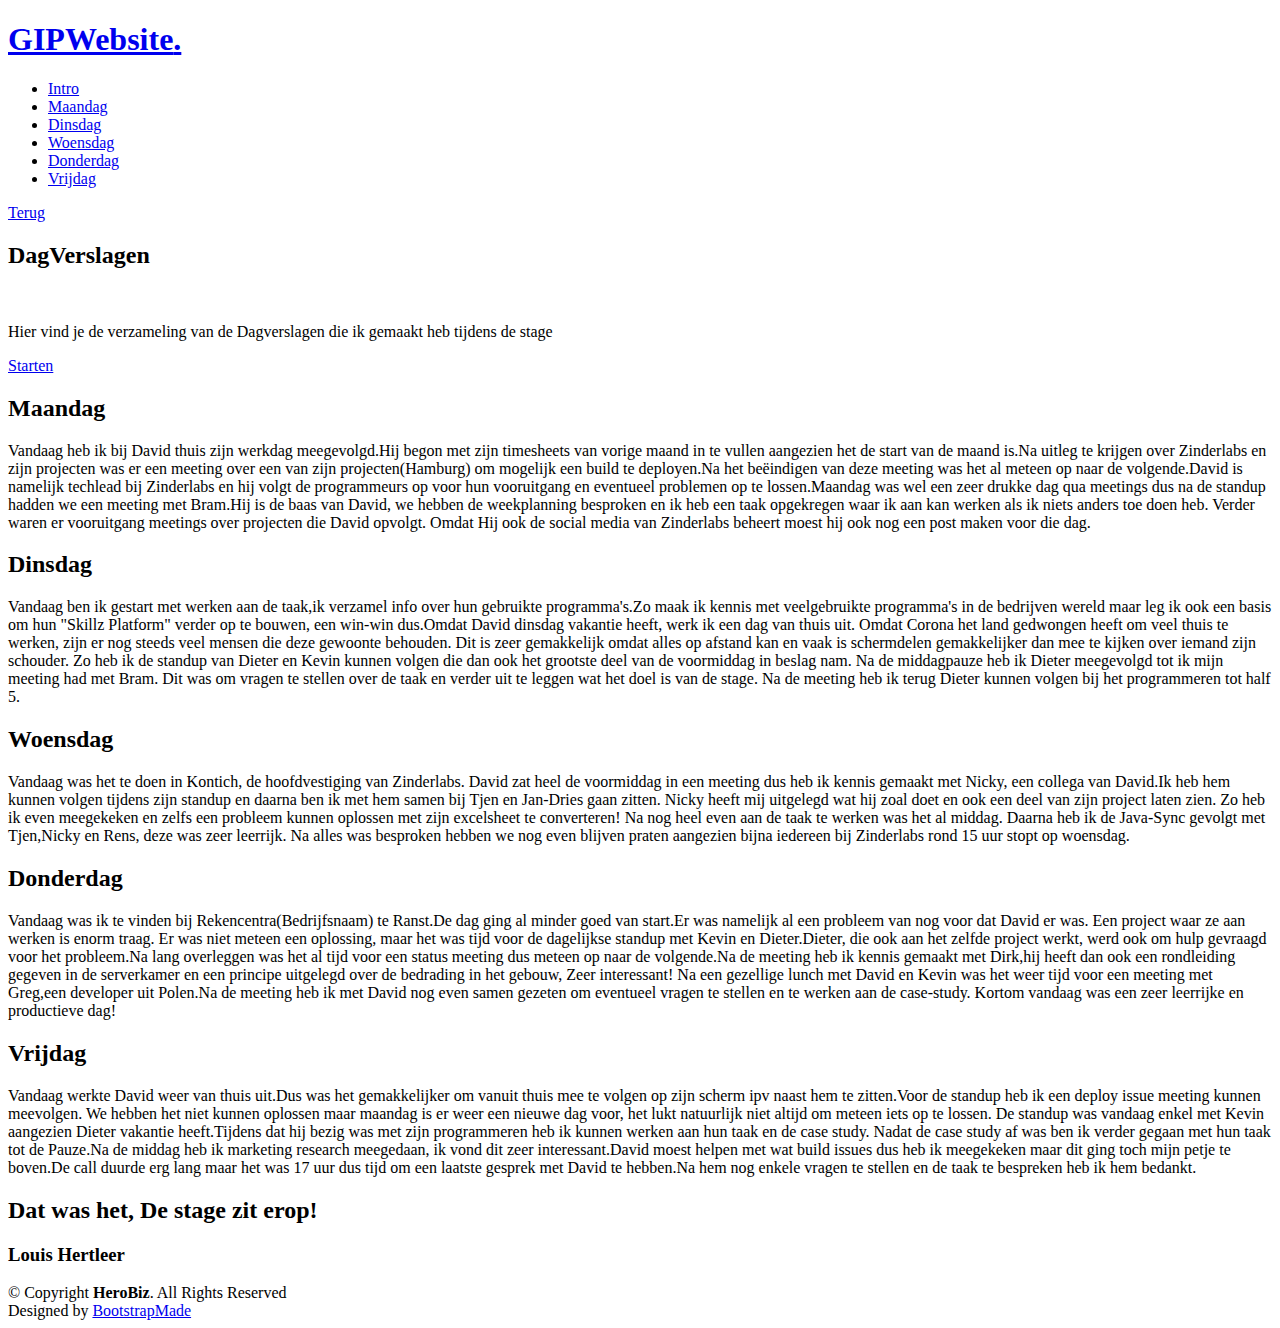
==== DagVerslagen.html @ 2bbc46ee "Add files via upload" ====
<!DOCTYPE html>
<html lang="en">

<head>
  <meta charset="utf-8">
  <meta content="width=device-width, initial-scale=1.0" name="viewport">

  <title>GIPWebsite-Dagverslagen</title>
  <meta content="" name="description">
  <meta content="" name="keywords">

  <!-- Favicons -->
  <link href="assets/img/ZinderlabsLogo.png" rel="Zinderlabs">
  <link href="assets/img/ZinderlabsLogo.png" rel="Zinderlabs">

  <!-- Google Fonts -->
  <link rel="preconnect" href="https://fonts.googleapis.com">
  <link rel="preconnect" href="https://fonts.gstatic.com" crossorigin>
  <link
    href="https://fonts.googleapis.com/css2?family=Open+Sans:ital,wght@0,300;0,400;0,500;0,600;0,700;1,300;1,400;1,500;1,600;1,700&family=Poppins:ital,wght@0,300;0,400;0,500;0,600;0,700;1,300;1,400;1,500;1,600;1,700&family=Source+Sans+Pro:ital,wght@0,300;0,400;0,600;0,700;1,300;1,400;1,600;1,700&display=swap"
    rel="stylesheet">

  <!-- Vendor CSS Files -->
  <link href="assets/vendor/bootstrap/css/bootstrap.min.css" rel="stylesheet">
  <link href="assets/vendor/bootstrap-icons/bootstrap-icons.css" rel="stylesheet">
  <link href="assets/vendor/aos/aos.css" rel="stylesheet">
  <link href="assets/vendor/glightbox/css/glightbox.min.css" rel="stylesheet">
  <link href="assets/vendor/swiper/swiper-bundle.min.css" rel="stylesheet">

  <!-- Variables CSS Files. Uncomment your preferred color scheme -->
  <link href="assets/css/variables.css" rel="stylesheet">
  <link href="assets/css/variables-blue.css" rel="stylesheet">
  <!-- <link href="assets/css/variables-green.css" rel="stylesheet"> -->
  <!-- <link href="assets/css/variables-orange.css" rel="stylesheet"> -->
  <!-- <link href="assets/css/variables-purple.css" rel="stylesheet"> -->
  <!-- <link href="assets/css/variables-red.css" rel="stylesheet"> -->
  <!-- <link href="assets/css/variables-pink.css" rel="stylesheet"> -->

  <!-- Template Main CSS File -->
  <link href="assets/css/main.css" rel="stylesheet">

  <!-- =======================================================
  * Template Name: HeroBiz - v2.1.0
  * Template URL: https://bootstrapmade.com/herobiz-bootstrap-business-template/
  * Author: BootstrapMade.com
  * License: https://bootstrapmade.com/license/
  ======================================================== -->
</head>

<body>

  <!-- ======= Header ======= -->
  <header id="header" class="header fixed-top" data-scrollto-offset="0">
    <div class="container-fluid d-flex align-items-center justify-content-between">

      <a href="index.html" class="logo d-flex align-items-center scrollto me-auto me-lg-0">
        <!-- Uncomment the line below if you also wish to use an image logo -->
        <!-- <img src="assets/img/logo.png" alt=""> -->
        <h1>GIPWebsite<span>.</span></h1>
      </a>

      <nav id="navbar" class="navbar">
        <ul>


          <li><a class="nav-link scrollto" href="DagVerslagen.html#intro">Intro</a></li>
          <li><a class="nav-link scrollto" href="DagVerslagen.html#maandag">Maandag</a></li>
          <li><a class="nav-link scrollto" href="DagVerslagen.html#dinsdag">Dinsdag</a></li>
          <li><a class="nav-link scrollto" href="DagVerslagen.html#woensdag">Woensdag</a></li>
          <li><a class="nav-link scrollto" href="DagVerslagen.html#donderdag">Donderdag</a></li>
          <li><a class="nav-link scrollto" href="DagVerslagen.html#vrijdag">Vrijdag</a></li>
        </ul>
        <i class="bi bi-list mobile-nav-toggle d-none"></i>
      </nav><!-- .navbar -->

      <a class="btn-getstarted scrollto" href="index.html">Terug</a>

    </div>
  </header><!-- End Header -->

  <!-- ======= Hero Section ======= -->
  <section id="hero" class="hero carousel  carousel-fade" data-bs-ride="carousel" data-bs-interval="5000">

    <div class="carousel-item active">
      <div class="container">
        <div class="row justify-content-center gy-6">

          <div class="col-lg-5 col-md-8">

          </div>

          <div class="col-lg-9 text-center" id="intro">
            <h2>DagVerslagen</h2>
            <img src="assets/img/hero-carousel/Zinderlabs.png" alt="" class="img-fluid img">

            <p>Hier vind je de verzameling van de Dagverslagen die ik gemaakt heb tijdens de stage</p>
            <a href="#maandag" class="btn-get-started scrollto ">Starten</a>
          </div>

        </div>
      </div>
    </div><!-- End Carousel Item -->

  </section>


  <main id="main">



    <!-- ======= About Section ======= -->
    <section id="about" class="about">
      <div class="container" data-aos="fade-up">

        <div class="section-header">
          <h2>Maandag</h2>
          <p>Vandaag heb ik bij David thuis zijn werkdag meegevolgd.Hij begon met zijn timesheets van vorige maand in te
            vullen aangezien het de start van de maand is.Na uitleg te krijgen over Zinderlabs en zijn projecten was er
            een meeting over een van zijn projecten(Hamburg) om mogelijk een build te deployen.Na het beëindigen van
            deze meeting was het al meteen op naar de volgende.David is namelijk techlead bij Zinderlabs en hij volgt de
            programmeurs op voor hun vooruitgang en eventueel problemen op te lossen.Maandag was wel een zeer drukke dag
            qua meetings dus na de standup hadden we een meeting met Bram.Hij is de baas van David, we hebben de
            weekplanning besproken en ik heb een taak opgekregen waar ik aan kan werken als ik niets anders toe doen
            heb. Verder waren er vooruitgang meetings over projecten die David opvolgt. Omdat Hij ook de social media
            van Zinderlabs beheert moest hij ook nog een post maken voor die dag.</p>
        </div>

        <div class="section-header" id="maandag">
          <h2>Dinsdag</h2>
          <p>Vandaag ben ik gestart met werken aan de taak,ik verzamel info over hun gebruikte programma's.Zo maak ik
            kennis met veelgebruikte programma's in de bedrijven wereld maar leg ik ook een basis om hun "Skillz
            Platform" verder op te bouwen, een win-win dus.Omdat David dinsdag vakantie heeft, werk ik een dag van thuis
            uit. Omdat Corona het land gedwongen heeft om veel thuis te werken, zijn er nog steeds veel mensen die deze
            gewoonte behouden. Dit is zeer gemakkelijk omdat alles op afstand kan en vaak is schermdelen gemakkelijker
            dan mee te kijken over iemand zijn schouder. Zo heb ik de standup van Dieter en Kevin kunnen volgen die dan
            ook het grootste deel van de voormiddag in beslag nam. Na de middagpauze heb ik Dieter meegevolgd tot ik
            mijn meeting had met Bram. Dit was om vragen te stellen over de taak en verder uit te leggen wat het doel is
            van de stage. Na de meeting heb ik terug Dieter kunnen volgen bij het programmeren tot half 5.</p>
        </div>

        <div class="section-header" id="dinsdag">
          <h2>Woensdag</h2>
          <p>Vandaag was het te doen in Kontich, de hoofdvestiging van Zinderlabs. David zat heel de voormiddag in een
            meeting dus heb ik kennis gemaakt met Nicky, een collega van David.Ik heb hem kunnen volgen tijdens zijn
            standup en daarna ben ik met hem samen bij Tjen en Jan-Dries gaan zitten. Nicky heeft mij uitgelegd wat hij
            zoal doet en ook een deel van zijn project laten zien. Zo heb ik even meegekeken en zelfs een probleem
            kunnen oplossen met zijn excelsheet te converteren! Na nog heel even aan de taak te werken was het al
            middag. Daarna heb ik de Java-Sync gevolgt met Tjen,Nicky en Rens, deze was zeer leerrijk. Na alles was
            besproken hebben we nog even blijven praten aangezien bijna iedereen bij Zinderlabs rond 15 uur stopt op
            woensdag.</p>
        </div>

        <div class="section-header" id="woensdag">
          <h2>Donderdag</h2>
          <p>Vandaag was ik te vinden bij Rekencentra(Bedrijfsnaam) te Ranst.De dag ging al minder goed van start.Er was
            namelijk al een probleem van nog voor dat David er was. Een project waar ze aan werken is enorm traag. Er
            was niet meteen een oplossing, maar het was tijd voor de dagelijkse standup met Kevin en Dieter.Dieter, die
            ook aan het zelfde project werkt, werd ook om hulp gevraagd voor het probleem.Na lang overleggen was het al
            tijd voor een status meeting dus meteen op naar de volgende.Na de meeting heb ik kennis gemaakt met Dirk,hij
            heeft dan ook een rondleiding gegeven in de serverkamer en een principe uitgelegd over de bedrading in het
            gebouw, Zeer interessant! Na een gezellige lunch met David en Kevin was het weer tijd voor een meeting met
            Greg,een developer uit Polen.Na de meeting heb ik met David nog even samen gezeten om eventueel vragen te
            stellen en te werken aan de case-study. Kortom vandaag was een zeer leerrijke en productieve dag!</p>
        </div>

        <div class="section-header" id="donderdag">
          <h2>Vrijdag</h2>
          <p>Vandaag werkte David weer van thuis uit.Dus was het gemakkelijker om vanuit thuis mee te volgen op zijn
            scherm ipv naast hem te zitten.Voor de standup heb ik een deploy issue meeting kunnen meevolgen. We hebben
            het niet kunnen oplossen maar maandag is er weer een nieuwe dag voor, het lukt natuurlijk niet altijd om
            meteen iets op te lossen. De standup was vandaag enkel met Kevin aangezien Dieter vakantie heeft.Tijdens dat
            hij bezig was met zijn programmeren heb ik kunnen werken aan hun taak en de case study. Nadat de case study
            af was ben ik verder gegaan met hun taak tot de Pauze.Na de middag heb ik marketing research meegedaan, ik
            vond dit zeer interessant.David moest helpen met wat build issues dus heb ik meegekeken maar dit ging toch
            mijn petje te boven.De call duurde erg lang maar het was 17 uur dus tijd om een laatste gesprek met David te
            hebben.Na hem nog enkele vragen te stellen en de taak te bespreken heb ik hem bedankt.</p>
        </div>

        <div class="section-header" id="vrijdag">
          <h2>Dat was het, De stage zit erop!</h2>
        </div>



      </div>
    </section>
  </main><!-- End #main -->

  <!-- ======= Footer ======= -->
  <footer id="footer" class="footer">

    <div class="footer-content">
      <div class="container">
        <div class="row">

          <div class="">
            <div class="footer-info">
              <h3>Louis Hertleer</h3>


            </div>





          </div>
        </div>
      </div>

      <div class="footer-legal text-center">
        <div
          class="container d-flex flex-column flex-lg-row justify-content-center justify-content-lg-between align-items-center">

          <div class="d-flex flex-column align-items-center align-items-lg-start">
            <div class="copyright">
              &copy; Copyright <strong><span>HeroBiz</span></strong>. All Rights Reserved
            </div>
            <div class="credits">
              <!-- All the links in the footer should remain intact. -->
              <!-- You can delete the links only if you purchased the pro version. -->
              <!-- Licensing information: https://bootstrapmade.com/license/ -->
              <!-- Purchase the pro version with working PHP/AJAX contact form: https://bootstrapmade.com/herobiz-bootstrap-business-template/ -->
              Designed by <a href="https://bootstrapmade.com/">BootstrapMade</a>
            </div>
          </div>



        </div>
      </div>

  </footer><!-- End Footer -->

  <a href="#" class="scroll-top d-flex align-items-center justify-content-center"><i
      class="bi bi-arrow-up-short"></i></a>

  <div id="preloader"></div>

  <!-- Vendor JS Files -->
  <script src="assets/vendor/bootstrap/js/bootstrap.bundle.min.js"></script>
  <script src="assets/vendor/aos/aos.js"></script>
  <script src="assets/vendor/glightbox/js/glightbox.min.js"></script>
  <script src="assets/vendor/isotope-layout/isotope.pkgd.min.js"></script>
  <script src="assets/vendor/swiper/swiper-bundle.min.js"></script>
  <script src="assets/vendor/php-email-form/validate.js"></script>

  <!-- Template Main JS File -->
  <script src="assets/js/main.js"></script>

</body>

</html>
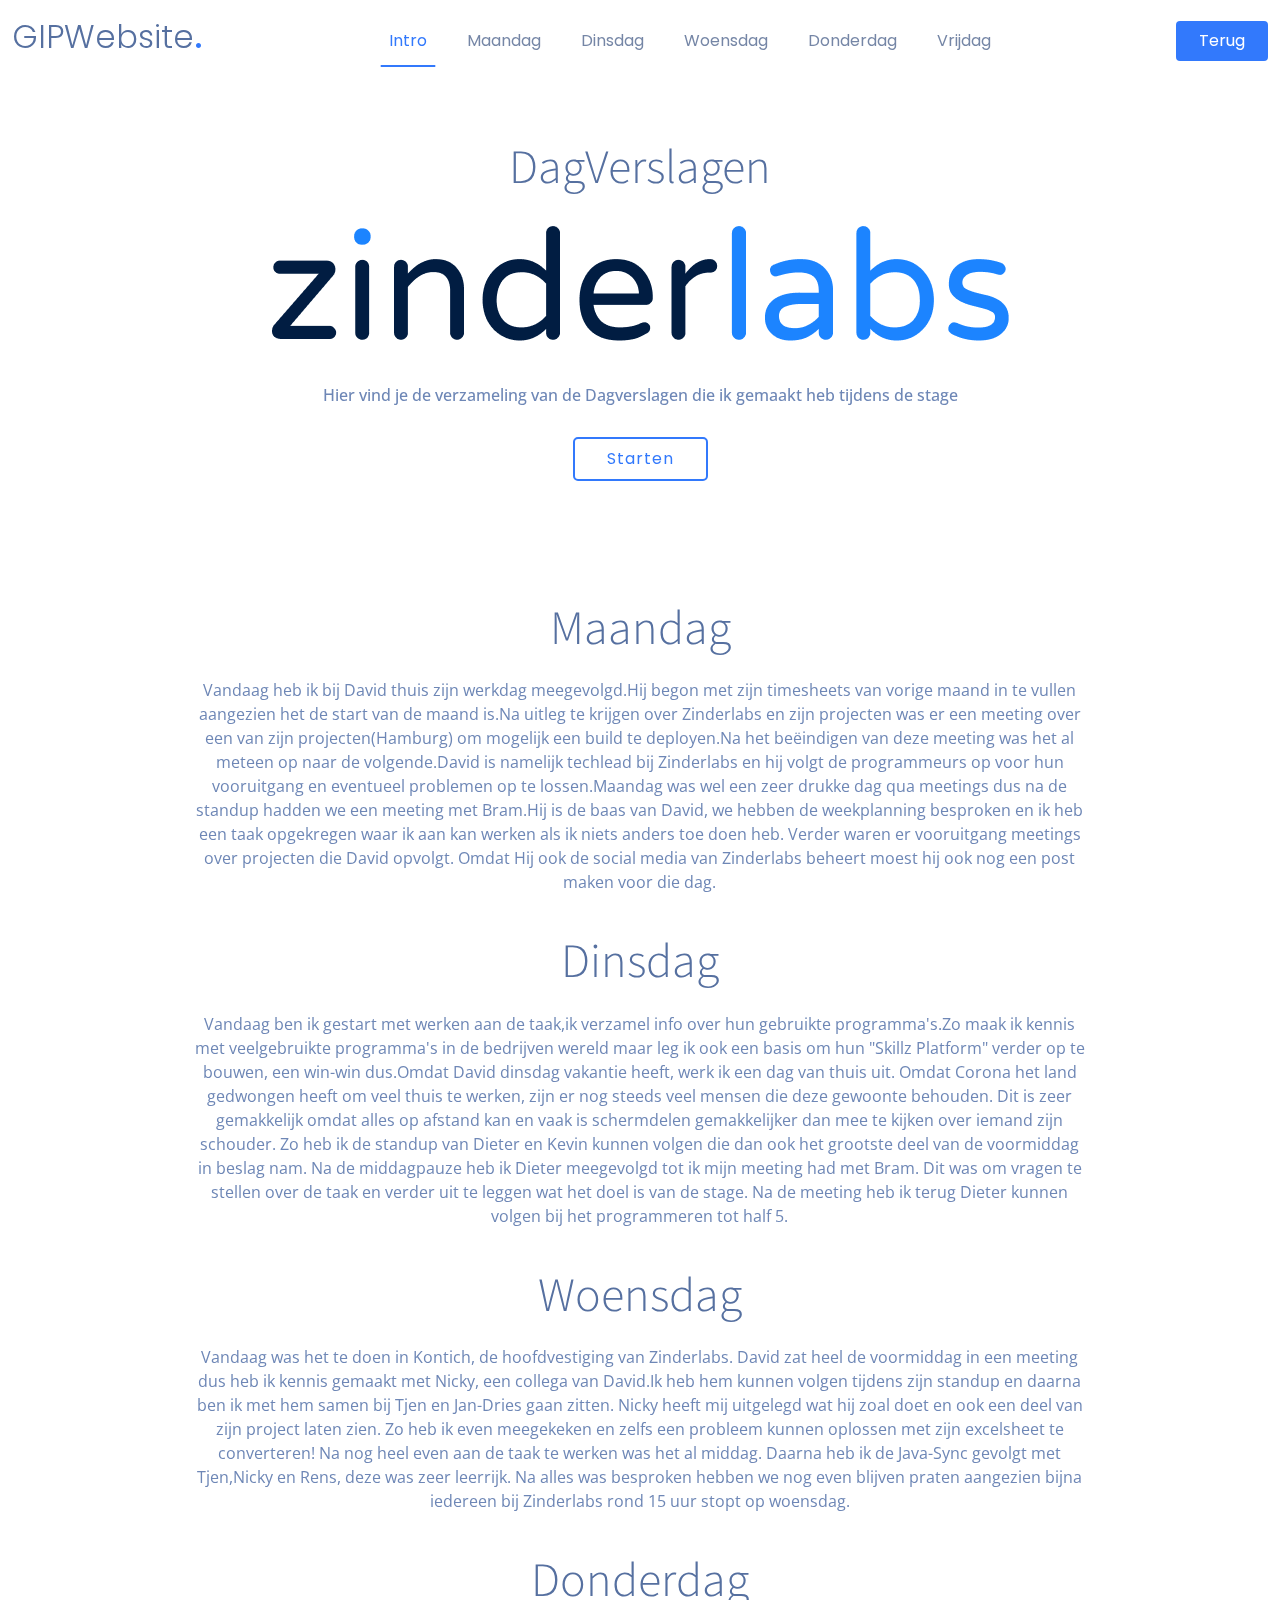
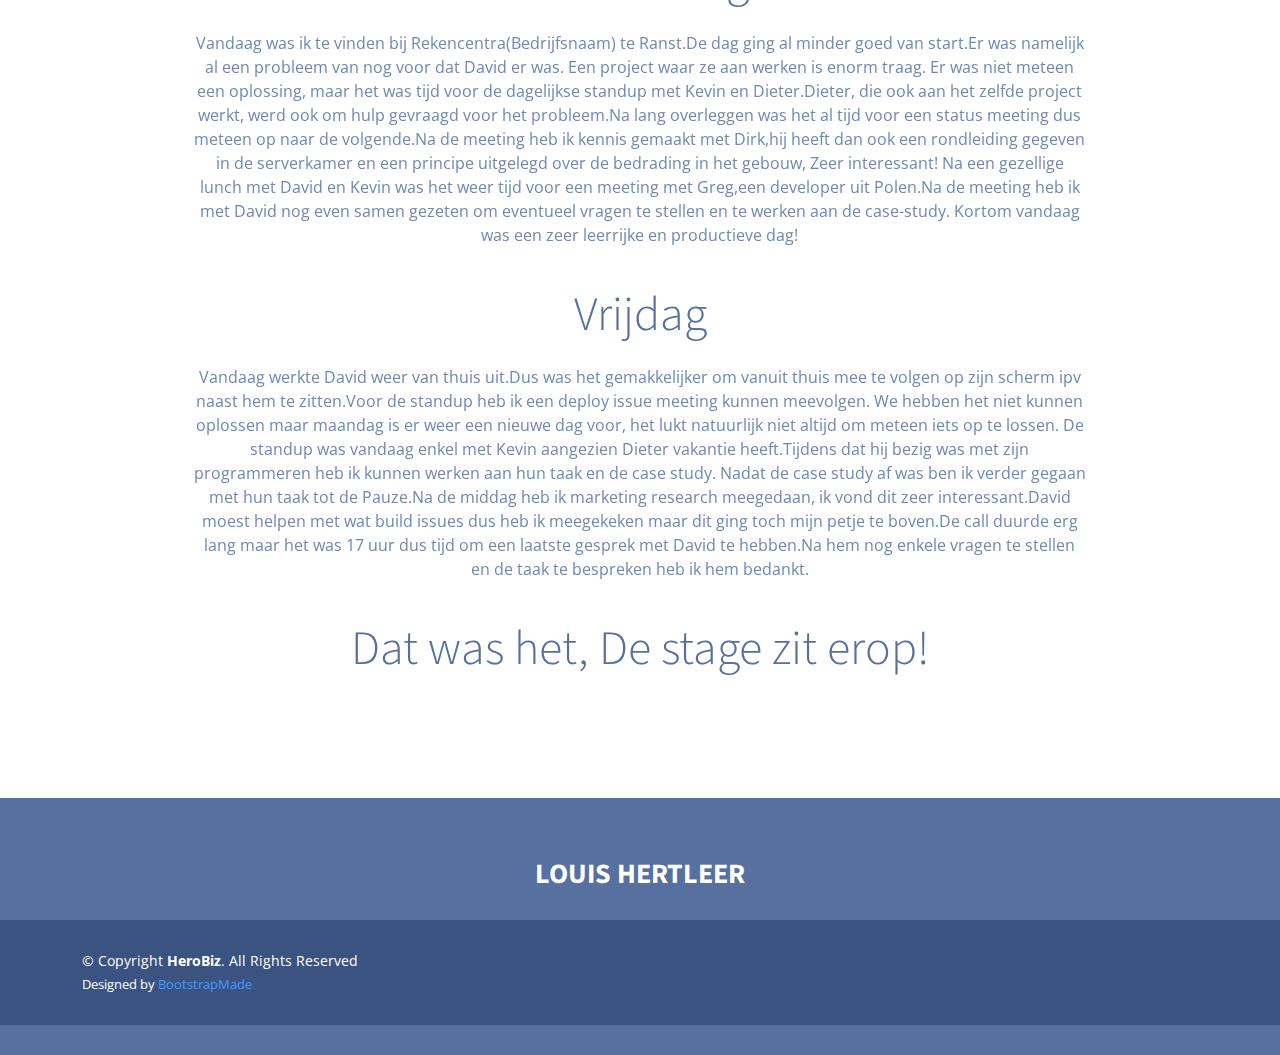
==== commit 77779010: "Publishj" ====
--- a/DagVerslagen.html
+++ b/DagVerslagen.html
@@ -1,253 +1,253 @@
-<!DOCTYPE html>
-<html lang="en">
-
-<head>
-  <meta charset="utf-8">
-  <meta content="width=device-width, initial-scale=1.0" name="viewport">
-
-  <title>GIPWebsite-Dagverslagen</title>
-  <meta content="" name="description">
-  <meta content="" name="keywords">
-
-  <!-- Favicons -->
-  <link href="assets/img/ZinderlabsLogo.png" rel="Zinderlabs">
-  <link href="assets/img/ZinderlabsLogo.png" rel="Zinderlabs">
-
-  <!-- Google Fonts -->
-  <link rel="preconnect" href="https://fonts.googleapis.com">
-  <link rel="preconnect" href="https://fonts.gstatic.com" crossorigin>
-  <link
-    href="https://fonts.googleapis.com/css2?family=Open+Sans:ital,wght@0,300;0,400;0,500;0,600;0,700;1,300;1,400;1,500;1,600;1,700&family=Poppins:ital,wght@0,300;0,400;0,500;0,600;0,700;1,300;1,400;1,500;1,600;1,700&family=Source+Sans+Pro:ital,wght@0,300;0,400;0,600;0,700;1,300;1,400;1,600;1,700&display=swap"
-    rel="stylesheet">
-
-  <!-- Vendor CSS Files -->
-  <link href="assets/vendor/bootstrap/css/bootstrap.min.css" rel="stylesheet">
-  <link href="assets/vendor/bootstrap-icons/bootstrap-icons.css" rel="stylesheet">
-  <link href="assets/vendor/aos/aos.css" rel="stylesheet">
-  <link href="assets/vendor/glightbox/css/glightbox.min.css" rel="stylesheet">
-  <link href="assets/vendor/swiper/swiper-bundle.min.css" rel="stylesheet">
-
-  <!-- Variables CSS Files. Uncomment your preferred color scheme -->
-  <link href="assets/css/variables.css" rel="stylesheet">
-  <link href="assets/css/variables-blue.css" rel="stylesheet">
-  <!-- <link href="assets/css/variables-green.css" rel="stylesheet"> -->
-  <!-- <link href="assets/css/variables-orange.css" rel="stylesheet"> -->
-  <!-- <link href="assets/css/variables-purple.css" rel="stylesheet"> -->
-  <!-- <link href="assets/css/variables-red.css" rel="stylesheet"> -->
-  <!-- <link href="assets/css/variables-pink.css" rel="stylesheet"> -->
-
-  <!-- Template Main CSS File -->
-  <link href="assets/css/main.css" rel="stylesheet">
-
-  <!-- =======================================================
-  * Template Name: HeroBiz - v2.1.0
-  * Template URL: https://bootstrapmade.com/herobiz-bootstrap-business-template/
-  * Author: BootstrapMade.com
-  * License: https://bootstrapmade.com/license/
-  ======================================================== -->
-</head>
-
-<body>
-
-  <!-- ======= Header ======= -->
-  <header id="header" class="header fixed-top" data-scrollto-offset="0">
-    <div class="container-fluid d-flex align-items-center justify-content-between">
-
-      <a href="index.html" class="logo d-flex align-items-center scrollto me-auto me-lg-0">
-        <!-- Uncomment the line below if you also wish to use an image logo -->
-        <!-- <img src="assets/img/logo.png" alt=""> -->
-        <h1>GIPWebsite<span>.</span></h1>
-      </a>
-
-      <nav id="navbar" class="navbar">
-        <ul>
-
-
-          <li><a class="nav-link scrollto" href="DagVerslagen.html#intro">Intro</a></li>
-          <li><a class="nav-link scrollto" href="DagVerslagen.html#maandag">Maandag</a></li>
-          <li><a class="nav-link scrollto" href="DagVerslagen.html#dinsdag">Dinsdag</a></li>
-          <li><a class="nav-link scrollto" href="DagVerslagen.html#woensdag">Woensdag</a></li>
-          <li><a class="nav-link scrollto" href="DagVerslagen.html#donderdag">Donderdag</a></li>
-          <li><a class="nav-link scrollto" href="DagVerslagen.html#vrijdag">Vrijdag</a></li>
-        </ul>
-        <i class="bi bi-list mobile-nav-toggle d-none"></i>
-      </nav><!-- .navbar -->
-
-      <a class="btn-getstarted scrollto" href="index.html">Terug</a>
-
-    </div>
-  </header><!-- End Header -->
-
-  <!-- ======= Hero Section ======= -->
-  <section id="hero" class="hero carousel  carousel-fade" data-bs-ride="carousel" data-bs-interval="5000">
-
-    <div class="carousel-item active">
-      <div class="container">
-        <div class="row justify-content-center gy-6">
-
-          <div class="col-lg-5 col-md-8">
-
-          </div>
-
-          <div class="col-lg-9 text-center" id="intro">
-            <h2>DagVerslagen</h2>
-            <img src="assets/img/hero-carousel/Zinderlabs.png" alt="" class="img-fluid img">
-
-            <p>Hier vind je de verzameling van de Dagverslagen die ik gemaakt heb tijdens de stage</p>
-            <a href="#maandag" class="btn-get-started scrollto ">Starten</a>
-          </div>
-
-        </div>
-      </div>
-    </div><!-- End Carousel Item -->
-
-  </section>
-
-
-  <main id="main">
-
-
-
-    <!-- ======= About Section ======= -->
-    <section id="about" class="about">
-      <div class="container" data-aos="fade-up">
-
-        <div class="section-header">
-          <h2>Maandag</h2>
-          <p>Vandaag heb ik bij David thuis zijn werkdag meegevolgd.Hij begon met zijn timesheets van vorige maand in te
-            vullen aangezien het de start van de maand is.Na uitleg te krijgen over Zinderlabs en zijn projecten was er
-            een meeting over een van zijn projecten(Hamburg) om mogelijk een build te deployen.Na het beëindigen van
-            deze meeting was het al meteen op naar de volgende.David is namelijk techlead bij Zinderlabs en hij volgt de
-            programmeurs op voor hun vooruitgang en eventueel problemen op te lossen.Maandag was wel een zeer drukke dag
-            qua meetings dus na de standup hadden we een meeting met Bram.Hij is de baas van David, we hebben de
-            weekplanning besproken en ik heb een taak opgekregen waar ik aan kan werken als ik niets anders toe doen
-            heb. Verder waren er vooruitgang meetings over projecten die David opvolgt. Omdat Hij ook de social media
-            van Zinderlabs beheert moest hij ook nog een post maken voor die dag.</p>
-        </div>
-
-        <div class="section-header" id="maandag">
-          <h2>Dinsdag</h2>
-          <p>Vandaag ben ik gestart met werken aan de taak,ik verzamel info over hun gebruikte programma's.Zo maak ik
-            kennis met veelgebruikte programma's in de bedrijven wereld maar leg ik ook een basis om hun "Skillz
-            Platform" verder op te bouwen, een win-win dus.Omdat David dinsdag vakantie heeft, werk ik een dag van thuis
-            uit. Omdat Corona het land gedwongen heeft om veel thuis te werken, zijn er nog steeds veel mensen die deze
-            gewoonte behouden. Dit is zeer gemakkelijk omdat alles op afstand kan en vaak is schermdelen gemakkelijker
-            dan mee te kijken over iemand zijn schouder. Zo heb ik de standup van Dieter en Kevin kunnen volgen die dan
-            ook het grootste deel van de voormiddag in beslag nam. Na de middagpauze heb ik Dieter meegevolgd tot ik
-            mijn meeting had met Bram. Dit was om vragen te stellen over de taak en verder uit te leggen wat het doel is
-            van de stage. Na de meeting heb ik terug Dieter kunnen volgen bij het programmeren tot half 5.</p>
-        </div>
-
-        <div class="section-header" id="dinsdag">
-          <h2>Woensdag</h2>
-          <p>Vandaag was het te doen in Kontich, de hoofdvestiging van Zinderlabs. David zat heel de voormiddag in een
-            meeting dus heb ik kennis gemaakt met Nicky, een collega van David.Ik heb hem kunnen volgen tijdens zijn
-            standup en daarna ben ik met hem samen bij Tjen en Jan-Dries gaan zitten. Nicky heeft mij uitgelegd wat hij
-            zoal doet en ook een deel van zijn project laten zien. Zo heb ik even meegekeken en zelfs een probleem
-            kunnen oplossen met zijn excelsheet te converteren! Na nog heel even aan de taak te werken was het al
-            middag. Daarna heb ik de Java-Sync gevolgt met Tjen,Nicky en Rens, deze was zeer leerrijk. Na alles was
-            besproken hebben we nog even blijven praten aangezien bijna iedereen bij Zinderlabs rond 15 uur stopt op
-            woensdag.</p>
-        </div>
-
-        <div class="section-header" id="woensdag">
-          <h2>Donderdag</h2>
-          <p>Vandaag was ik te vinden bij Rekencentra(Bedrijfsnaam) te Ranst.De dag ging al minder goed van start.Er was
-            namelijk al een probleem van nog voor dat David er was. Een project waar ze aan werken is enorm traag. Er
-            was niet meteen een oplossing, maar het was tijd voor de dagelijkse standup met Kevin en Dieter.Dieter, die
-            ook aan het zelfde project werkt, werd ook om hulp gevraagd voor het probleem.Na lang overleggen was het al
-            tijd voor een status meeting dus meteen op naar de volgende.Na de meeting heb ik kennis gemaakt met Dirk,hij
-            heeft dan ook een rondleiding gegeven in de serverkamer en een principe uitgelegd over de bedrading in het
-            gebouw, Zeer interessant! Na een gezellige lunch met David en Kevin was het weer tijd voor een meeting met
-            Greg,een developer uit Polen.Na de meeting heb ik met David nog even samen gezeten om eventueel vragen te
-            stellen en te werken aan de case-study. Kortom vandaag was een zeer leerrijke en productieve dag!</p>
-        </div>
-
-        <div class="section-header" id="donderdag">
-          <h2>Vrijdag</h2>
-          <p>Vandaag werkte David weer van thuis uit.Dus was het gemakkelijker om vanuit thuis mee te volgen op zijn
-            scherm ipv naast hem te zitten.Voor de standup heb ik een deploy issue meeting kunnen meevolgen. We hebben
-            het niet kunnen oplossen maar maandag is er weer een nieuwe dag voor, het lukt natuurlijk niet altijd om
-            meteen iets op te lossen. De standup was vandaag enkel met Kevin aangezien Dieter vakantie heeft.Tijdens dat
-            hij bezig was met zijn programmeren heb ik kunnen werken aan hun taak en de case study. Nadat de case study
-            af was ben ik verder gegaan met hun taak tot de Pauze.Na de middag heb ik marketing research meegedaan, ik
-            vond dit zeer interessant.David moest helpen met wat build issues dus heb ik meegekeken maar dit ging toch
-            mijn petje te boven.De call duurde erg lang maar het was 17 uur dus tijd om een laatste gesprek met David te
-            hebben.Na hem nog enkele vragen te stellen en de taak te bespreken heb ik hem bedankt.</p>
-        </div>
-
-        <div class="section-header" id="vrijdag">
-          <h2>Dat was het, De stage zit erop!</h2>
-        </div>
-
-
-
-      </div>
-    </section>
-  </main><!-- End #main -->
-
-  <!-- ======= Footer ======= -->
-  <footer id="footer" class="footer">
-
-    <div class="footer-content">
-      <div class="container">
-        <div class="row">
-
-          <div class="">
-            <div class="footer-info">
-              <h3>Louis Hertleer</h3>
-
-
-            </div>
-
-
-
-
-
-          </div>
-        </div>
-      </div>
-
-      <div class="footer-legal text-center">
-        <div
-          class="container d-flex flex-column flex-lg-row justify-content-center justify-content-lg-between align-items-center">
-
-          <div class="d-flex flex-column align-items-center align-items-lg-start">
-            <div class="copyright">
-              &copy; Copyright <strong><span>HeroBiz</span></strong>. All Rights Reserved
-            </div>
-            <div class="credits">
-              <!-- All the links in the footer should remain intact. -->
-              <!-- You can delete the links only if you purchased the pro version. -->
-              <!-- Licensing information: https://bootstrapmade.com/license/ -->
-              <!-- Purchase the pro version with working PHP/AJAX contact form: https://bootstrapmade.com/herobiz-bootstrap-business-template/ -->
-              Designed by <a href="https://bootstrapmade.com/">BootstrapMade</a>
-            </div>
-          </div>
-
-
-
-        </div>
-      </div>
-
-  </footer><!-- End Footer -->
-
-  <a href="#" class="scroll-top d-flex align-items-center justify-content-center"><i
-      class="bi bi-arrow-up-short"></i></a>
-
-  <div id="preloader"></div>
-
-  <!-- Vendor JS Files -->
-  <script src="assets/vendor/bootstrap/js/bootstrap.bundle.min.js"></script>
-  <script src="assets/vendor/aos/aos.js"></script>
-  <script src="assets/vendor/glightbox/js/glightbox.min.js"></script>
-  <script src="assets/vendor/isotope-layout/isotope.pkgd.min.js"></script>
-  <script src="assets/vendor/swiper/swiper-bundle.min.js"></script>
-  <script src="assets/vendor/php-email-form/validate.js"></script>
-
-  <!-- Template Main JS File -->
-  <script src="assets/js/main.js"></script>
-
-</body>
-
+<!DOCTYPE html>
+<html lang="en">
+
+<head>
+  <meta charset="utf-8">
+  <meta content="width=device-width, initial-scale=1.0" name="viewport">
+
+  <title>GIPWebsite-Dagverslagen</title>
+  <meta content="" name="description">
+  <meta content="" name="keywords">
+
+  <!-- Favicons -->
+  <link href="assets/img/ZinderlabsLogo.png" rel="Zinderlabs">
+  <link href="assets/img/ZinderlabsLogo.png" rel="Zinderlabs">
+
+  <!-- Google Fonts -->
+  <link rel="preconnect" href="https://fonts.googleapis.com">
+  <link rel="preconnect" href="https://fonts.gstatic.com" crossorigin>
+  <link
+    href="https://fonts.googleapis.com/css2?family=Open+Sans:ital,wght@0,300;0,400;0,500;0,600;0,700;1,300;1,400;1,500;1,600;1,700&family=Poppins:ital,wght@0,300;0,400;0,500;0,600;0,700;1,300;1,400;1,500;1,600;1,700&family=Source+Sans+Pro:ital,wght@0,300;0,400;0,600;0,700;1,300;1,400;1,600;1,700&display=swap"
+    rel="stylesheet">
+
+  <!-- Vendor CSS Files -->
+  <link href="assets/vendor/bootstrap/css/bootstrap.min.css" rel="stylesheet">
+  <link href="assets/vendor/bootstrap-icons/bootstrap-icons.css" rel="stylesheet">
+  <link href="assets/vendor/aos/aos.css" rel="stylesheet">
+  <link href="assets/vendor/glightbox/css/glightbox.min.css" rel="stylesheet">
+  <link href="assets/vendor/swiper/swiper-bundle.min.css" rel="stylesheet">
+
+  <!-- Variables CSS Files. Uncomment your preferred color scheme -->
+  <link href="assets/css/variables.css" rel="stylesheet">
+  <link href="assets/css/variables-blue.css" rel="stylesheet">
+  <!-- <link href="assets/css/variables-green.css" rel="stylesheet"> -->
+  <!-- <link href="assets/css/variables-orange.css" rel="stylesheet"> -->
+  <!-- <link href="assets/css/variables-purple.css" rel="stylesheet"> -->
+  <!-- <link href="assets/css/variables-red.css" rel="stylesheet"> -->
+  <!-- <link href="assets/css/variables-pink.css" rel="stylesheet"> -->
+
+  <!-- Template Main CSS File -->
+  <link href="assets/css/main.css" rel="stylesheet">
+
+  <!-- =======================================================
+  * Template Name: HeroBiz - v2.1.0
+  * Template URL: https://bootstrapmade.com/herobiz-bootstrap-business-template/
+  * Author: BootstrapMade.com
+  * License: https://bootstrapmade.com/license/
+  ======================================================== -->
+</head>
+
+<body>
+
+  <!-- ======= Header ======= -->
+  <header id="header" class="header fixed-top" data-scrollto-offset="0">
+    <div class="container-fluid d-flex align-items-center justify-content-between">
+
+      <a href="index.html" class="logo d-flex align-items-center scrollto me-auto me-lg-0">
+        <!-- Uncomment the line below if you also wish to use an image logo -->
+        <!-- <img src="assets/img/logo.png" alt=""> -->
+        <h1>GIPWebsite<span>.</span></h1>
+      </a>
+
+      <nav id="navbar" class="navbar">
+        <ul>
+
+
+          <li><a class="nav-link scrollto" href="DagVerslagen.html#intro">Intro</a></li>
+          <li><a class="nav-link scrollto" href="DagVerslagen.html#maandag">Maandag</a></li>
+          <li><a class="nav-link scrollto" href="DagVerslagen.html#dinsdag">Dinsdag</a></li>
+          <li><a class="nav-link scrollto" href="DagVerslagen.html#woensdag">Woensdag</a></li>
+          <li><a class="nav-link scrollto" href="DagVerslagen.html#donderdag">Donderdag</a></li>
+          <li><a class="nav-link scrollto" href="DagVerslagen.html#vrijdag">Vrijdag</a></li>
+        </ul>
+        <i class="bi bi-list mobile-nav-toggle d-none"></i>
+      </nav><!-- .navbar -->
+
+      <a class="btn-getstarted scrollto" href="index.html">Terug</a>
+
+    </div>
+  </header><!-- End Header -->
+
+  <!-- ======= Hero Section ======= -->
+  <section id="hero" class="hero carousel  carousel-fade" data-bs-ride="carousel" data-bs-interval="5000">
+
+    <div class="carousel-item active">
+      <div class="container">
+        <div class="row justify-content-center gy-6">
+
+          <div class="col-lg-5 col-md-8">
+
+          </div>
+
+          <div class="col-lg-9 text-center" id="intro">
+            <h2>DagVerslagen</h2>
+            <img src="assets/img/hero-carousel/Zinderlabs.png" alt="" class="img-fluid img">
+
+            <p>Hier vind je de verzameling van de Dagverslagen die ik gemaakt heb tijdens de stage</p>
+            <a href="#maandag" class="btn-get-started scrollto ">Starten</a>
+          </div>
+
+        </div>
+      </div>
+    </div><!-- End Carousel Item -->
+
+  </section>
+
+
+  <main id="main">
+
+
+
+    <!-- ======= About Section ======= -->
+    <section id="about" class="about">
+      <div class="container" data-aos="fade-up">
+
+        <div class="section-header">
+          <h2>Maandag</h2>
+          <p>Vandaag heb ik bij David thuis zijn werkdag meegevolgd.Hij begon met zijn timesheets van vorige maand in te
+            vullen aangezien het de start van de maand is.Na uitleg te krijgen over Zinderlabs en zijn projecten was er
+            een meeting over een van zijn projecten(Hamburg) om mogelijk een build te deployen.Na het beëindigen van
+            deze meeting was het al meteen op naar de volgende.David is namelijk techlead bij Zinderlabs en hij volgt de
+            programmeurs op voor hun vooruitgang en eventueel problemen op te lossen.Maandag was wel een zeer drukke dag
+            qua meetings dus na de standup hadden we een meeting met Bram.Hij is de baas van David, we hebben de
+            weekplanning besproken en ik heb een taak opgekregen waar ik aan kan werken als ik niets anders toe doen
+            heb. Verder waren er vooruitgang meetings over projecten die David opvolgt. Omdat Hij ook de social media
+            van Zinderlabs beheert moest hij ook nog een post maken voor die dag.</p>
+        </div>
+
+        <div class="section-header" id="maandag">
+          <h2>Dinsdag</h2>
+          <p>Vandaag ben ik gestart met werken aan de taak,ik verzamel info over hun gebruikte programma's.Zo maak ik
+            kennis met veelgebruikte programma's in de bedrijven wereld maar leg ik ook een basis om hun "Skillz
+            Platform" verder op te bouwen, een win-win dus.Omdat David dinsdag vakantie heeft, werk ik een dag van thuis
+            uit. Omdat Corona het land gedwongen heeft om veel thuis te werken, zijn er nog steeds veel mensen die deze
+            gewoonte behouden. Dit is zeer gemakkelijk omdat alles op afstand kan en vaak is schermdelen gemakkelijker
+            dan mee te kijken over iemand zijn schouder. Zo heb ik de standup van Dieter en Kevin kunnen volgen die dan
+            ook het grootste deel van de voormiddag in beslag nam. Na de middagpauze heb ik Dieter meegevolgd tot ik
+            mijn meeting had met Bram. Dit was om vragen te stellen over de taak en verder uit te leggen wat het doel is
+            van de stage. Na de meeting heb ik terug Dieter kunnen volgen bij het programmeren tot half 5.</p>
+        </div>
+
+        <div class="section-header" id="dinsdag">
+          <h2>Woensdag</h2>
+          <p>Vandaag was het te doen in Kontich, de hoofdvestiging van Zinderlabs. David zat heel de voormiddag in een
+            meeting dus heb ik kennis gemaakt met Nicky, een collega van David.Ik heb hem kunnen volgen tijdens zijn
+            standup en daarna ben ik met hem samen bij Tjen en Jan-Dries gaan zitten. Nicky heeft mij uitgelegd wat hij
+            zoal doet en ook een deel van zijn project laten zien. Zo heb ik even meegekeken en zelfs een probleem
+            kunnen oplossen met zijn excelsheet te converteren! Na nog heel even aan de taak te werken was het al
+            middag. Daarna heb ik de Java-Sync gevolgt met Tjen,Nicky en Rens, deze was zeer leerrijk. Na alles was
+            besproken hebben we nog even blijven praten aangezien bijna iedereen bij Zinderlabs rond 15 uur stopt op
+            woensdag.</p>
+        </div>
+
+        <div class="section-header" id="woensdag">
+          <h2>Donderdag</h2>
+          <p>Vandaag was ik te vinden bij Rekencentra(Bedrijfsnaam) te Ranst.De dag ging al minder goed van start.Er was
+            namelijk al een probleem van nog voor dat David er was. Een project waar ze aan werken is enorm traag. Er
+            was niet meteen een oplossing, maar het was tijd voor de dagelijkse standup met Kevin en Dieter.Dieter, die
+            ook aan het zelfde project werkt, werd ook om hulp gevraagd voor het probleem.Na lang overleggen was het al
+            tijd voor een status meeting dus meteen op naar de volgende.Na de meeting heb ik kennis gemaakt met Dirk,hij
+            heeft dan ook een rondleiding gegeven in de serverkamer en een principe uitgelegd over de bedrading in het
+            gebouw, Zeer interessant! Na een gezellige lunch met David en Kevin was het weer tijd voor een meeting met
+            Greg,een developer uit Polen.Na de meeting heb ik met David nog even samen gezeten om eventueel vragen te
+            stellen en te werken aan de case-study. Kortom vandaag was een zeer leerrijke en productieve dag!</p>
+        </div>
+
+        <div class="section-header" id="donderdag">
+          <h2>Vrijdag</h2>
+          <p>Vandaag werkte David weer van thuis uit.Dus was het gemakkelijker om vanuit thuis mee te volgen op zijn
+            scherm ipv naast hem te zitten.Voor de standup heb ik een deploy issue meeting kunnen meevolgen. We hebben
+            het niet kunnen oplossen maar maandag is er weer een nieuwe dag voor, het lukt natuurlijk niet altijd om
+            meteen iets op te lossen. De standup was vandaag enkel met Kevin aangezien Dieter vakantie heeft.Tijdens dat
+            hij bezig was met zijn programmeren heb ik kunnen werken aan hun taak en de case study. Nadat de case study
+            af was ben ik verder gegaan met hun taak tot de Pauze.Na de middag heb ik marketing research meegedaan, ik
+            vond dit zeer interessant.David moest helpen met wat build issues dus heb ik meegekeken maar dit ging toch
+            mijn petje te boven.De call duurde erg lang maar het was 17 uur dus tijd om een laatste gesprek met David te
+            hebben.Na hem nog enkele vragen te stellen en de taak te bespreken heb ik hem bedankt.</p>
+        </div>
+
+        <div class="section-header" id="vrijdag">
+          <h2>Dat was het, De stage zit erop!</h2>
+        </div>
+
+
+
+      </div>
+    </section>
+  </main><!-- End #main -->
+
+  <!-- ======= Footer ======= -->
+  <footer id="footer" class="footer">
+
+    <div class="footer-content">
+      <div class="container">
+        <div class="row">
+
+          <div class="">
+            <div class="footer-info">
+              <h3>Louis Hertleer</h3>
+
+
+            </div>
+
+
+
+
+
+          </div>
+        </div>
+      </div>
+
+      <div class="footer-legal text-center">
+        <div
+          class="container d-flex flex-column flex-lg-row justify-content-center justify-content-lg-between align-items-center">
+
+          <div class="d-flex flex-column align-items-center align-items-lg-start">
+            <div class="copyright">
+              &copy; Copyright <strong><span>HeroBiz</span></strong>. All Rights Reserved
+            </div>
+            <div class="credits">
+              <!-- All the links in the footer should remain intact. -->
+              <!-- You can delete the links only if you purchased the pro version. -->
+              <!-- Licensing information: https://bootstrapmade.com/license/ -->
+              <!-- Purchase the pro version with working PHP/AJAX contact form: https://bootstrapmade.com/herobiz-bootstrap-business-template/ -->
+              Designed by <a href="https://bootstrapmade.com/">BootstrapMade</a>
+            </div>
+          </div>
+
+
+
+        </div>
+      </div>
+
+  </footer><!-- End Footer -->
+
+  <a href="#" class="scroll-top d-flex align-items-center justify-content-center"><i
+      class="bi bi-arrow-up-short"></i></a>
+
+  <div id="preloader"></div>
+
+  <!-- Vendor JS Files -->
+  <script src="assets/vendor/bootstrap/js/bootstrap.bundle.min.js"></script>
+  <script src="assets/vendor/aos/aos.js"></script>
+  <script src="assets/vendor/glightbox/js/glightbox.min.js"></script>
+  <script src="assets/vendor/isotope-layout/isotope.pkgd.min.js"></script>
+  <script src="assets/vendor/swiper/swiper-bundle.min.js"></script>
+  <script src="assets/vendor/php-email-form/validate.js"></script>
+
+  <!-- Template Main JS File -->
+  <script src="assets/js/main.js"></script>
+
+</body>
+
 </html>